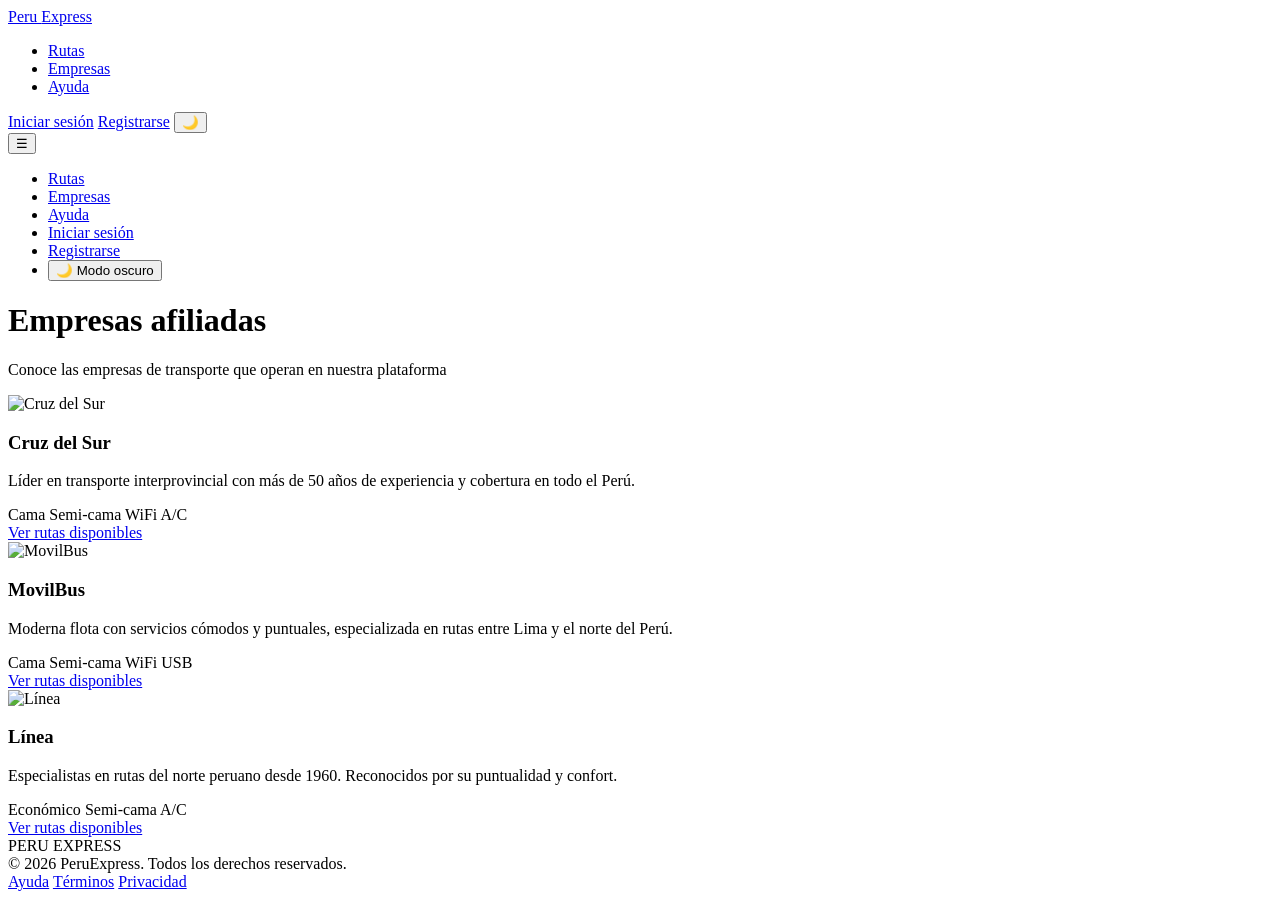
==== empresas.html @ 025324e5 "Add files via upload" ====
<!DOCTYPE html>
<html lang="es">
<head>
    <meta charset="UTF-8">
    <script>
        if (localStorage.getItem('peruexpress-tema') === 'oscuro') {
            document.documentElement.classList.add('dark-mode');
        }
    </script>
    <meta name="viewport" content="width=device-width, initial-scale=1.0">
    <link rel="stylesheet" href="https://fonts.googleapis.com/css2?family=Sora:wght@400;600;700;800&family=Inter:wght@400;500;600&display=swap">
    <title>Empresas - Peru Express</title>
    <link rel="stylesheet" href="CSS/estilos.css" />
    <link rel="shortcut icon" href="img/icono.jpg" type="image/x-icon">
</head>
<body>
    <nav class="navbar">
        <div class="nav-contenido">
            <a href="index.html" class="logo">Peru <span>Express</span></a>
            <ul class="nav-opciones">
                <li><a href="rutas.html">Rutas</a></li>
                <li><a href="empresas.html">Empresas</a></li>
                <li><a href="ayuda.html">Ayuda</a></li>
            </ul>
            <div class="nav-access">
                <a href="iniciar.html" class="btn-IniciarSesion">Iniciar sesión</a>
                <a href="registrar.html" class="btn-Registrarse">Registrarse</a>
                <button class="btn-tema" aria-label="Cambiar tema" title="Cambiar a modo oscuro" aria-pressed="false">
                    <span class="icono-tema">🌙</span>
                </button>
            </div>
            <button class="nav-hamburger" id="navHamburger" aria-label="Abrir menú">☰</button>
        </div>
        <div class="nav-mobile" id="navMobile">
            <ul>
                <li><a href="rutas.html">Rutas</a></li>
                <li><a href="empresas.html">Empresas</a></li>
                <li><a href="ayuda.html">Ayuda</a></li>
                <li><a href="iniciar.html">Iniciar sesión</a></li>
                <li><a href="registrar.html">Registrarse</a></li>
                <li>
                    <button class="btn-tema-mobile" aria-pressed="false">
                        <span class="icono-tema">🌙</span>
                        <span class="texto-tema">Modo oscuro</span>
                    </button>
                </li>
            </ul>
        </div>
    </nav>

    <div class="hero-interno">
        <h1>Empresas afiliadas</h1>
        <p>Conoce las empresas de transporte que operan en nuestra plataforma</p>
    </div>

    <div class="pagina-interna">
        <div class="pagina-contenido">
            <div class="empresas-grid">

                <div class="empresa-item">
                    <img src="img/CruzDelSur.jpg" alt="Cruz del Sur" />
                    <h3>Cruz del Sur</h3>
                    <p>Líder en transporte interprovincial con más de 50 años de experiencia y cobertura en todo el Perú.</p>
                    <div class="empresa-tags">
                        <span class="empresa-tag">Cama</span>
                        <span class="empresa-tag">Semi-cama</span>
                        <span class="empresa-tag">WiFi</span>
                        <span class="empresa-tag">A/C</span>
                    </div>
                    <a href="rutas.html" class="btn-ruta">Ver rutas disponibles</a>
                </div>

                <div class="empresa-item">
                    <img src="img/MovilBUs.jpg" alt="MovilBus" />
                    <h3>MovilBus</h3>
                    <p>Moderna flota con servicios cómodos y puntuales, especializada en rutas entre Lima y el norte del Perú.</p>
                    <div class="empresa-tags">
                        <span class="empresa-tag">Cama</span>
                        <span class="empresa-tag">Semi-cama</span>
                        <span class="empresa-tag">WiFi</span>
                        <span class="empresa-tag">USB</span>
                    </div>
                    <a href="rutas.html" class="btn-ruta">Ver rutas disponibles</a>
                </div>

                <div class="empresa-item">
                    <img src="img/linea.jpg" alt="Línea" />
                    <h3>Línea</h3>
                    <p>Especialistas en rutas del norte peruano desde 1960. Reconocidos por su puntualidad y confort.</p>
                    <div class="empresa-tags">
                        <span class="empresa-tag">Económico</span>
                        <span class="empresa-tag">Semi-cama</span>
                        <span class="empresa-tag">A/C</span>
                    </div>
                    <a href="rutas.html" class="btn-ruta">Ver rutas disponibles</a>
                </div>

            </div>
        </div>
    </div>

    <footer class="footer">
        <div class="footer-content">
            <div class="footer-left">PERU EXPRESS</div>
            <div class="footer-center">© 2026 PeruExpress. Todos los derechos reservados.</div>
            <div class="footer-right">
                <a href="ayuda.html">Ayuda</a>
                <a href="#">Términos</a>
                <a href="#">Privacidad</a>
            </div>
        </div>
    </footer>
    <script src="JS/funciones.js"></script>
    <script src="JS/main.js"></script>
    <script src="JS/tema.js"></script>
</body>
</html>
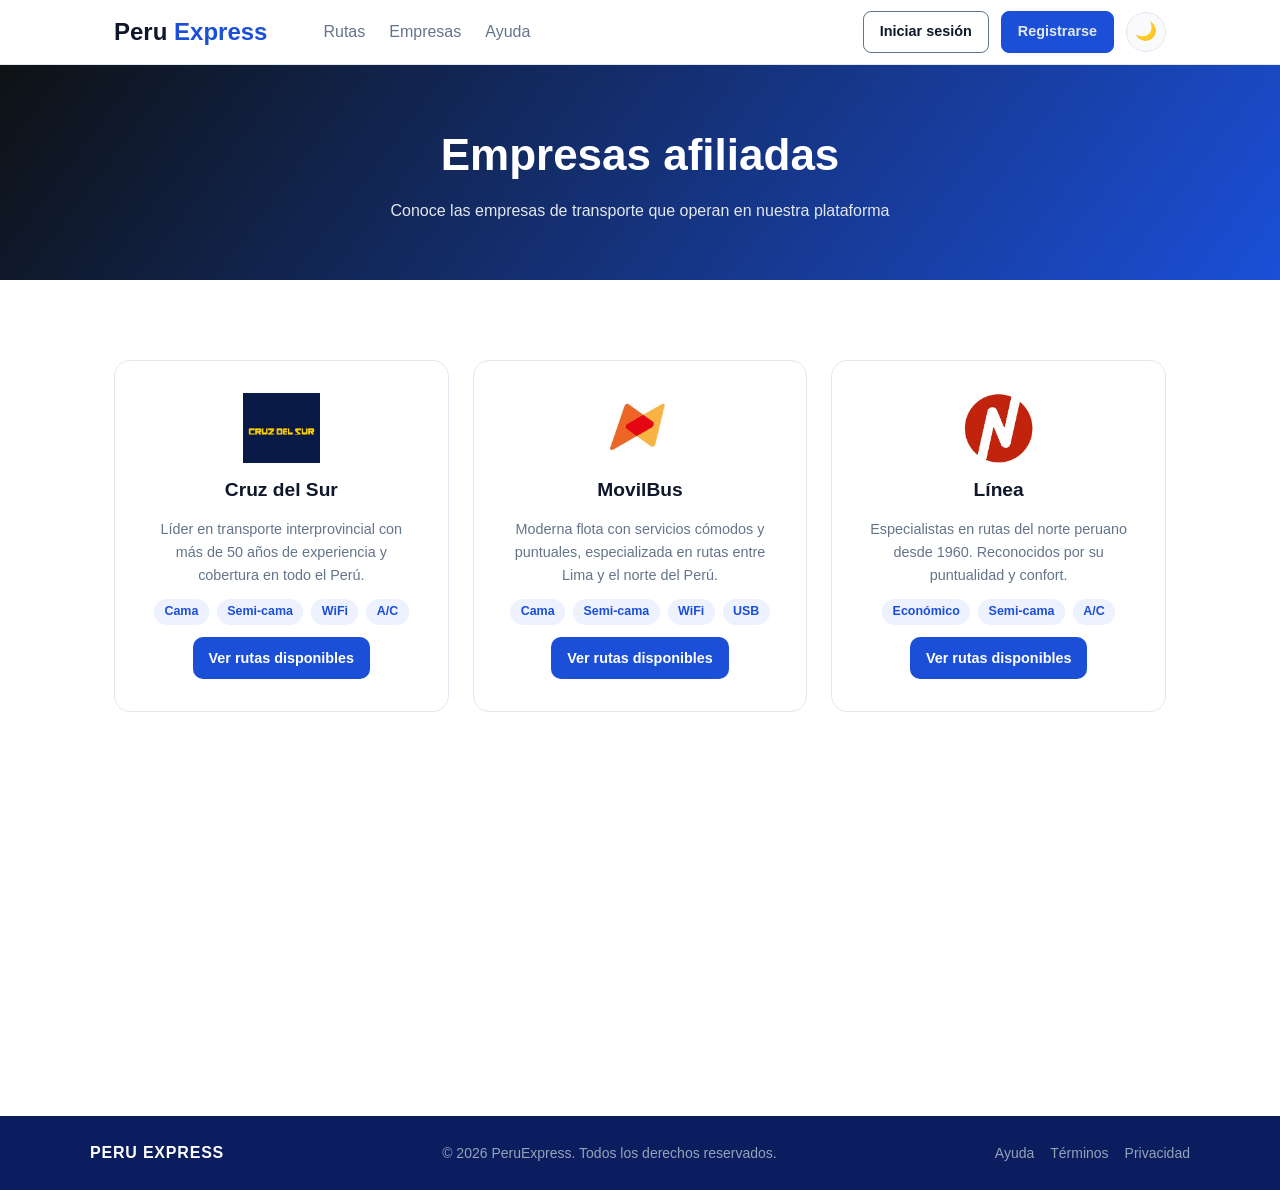
==== commit 87adb5fa: "Fix image tag formatting for MovilBus" ====
--- a/empresas.html
+++ b/empresas.html
@@ -71,7 +71,7 @@
                 </div>
 
                 <div class="empresa-item">
-                    <img src="img/MovilBUs.jpg" alt="MovilBus" />
+                    <img src="img/MovilBus.jpg" alt="MovilBus" />
                     <h3>MovilBus</h3>
                     <p>Moderna flota con servicios cómodos y puntuales, especializada en rutas entre Lima y el norte del Perú.</p>
                     <div class="empresa-tags">
--- a/CSS/estilos.css
+++ b/CSS/estilos.css
@@ -0,0 +1,1097 @@
+/* ===== VARIABLES DE TEMA ===== */
+:root {
+  --bg-primary: #ffffff;
+  --bg-secondary: #f8fafc;
+  --bg-surface: #ffffff;
+  --text-primary: #0f172a;
+  --text-secondary: #64748b;
+  --border-color: #e2e8f0;
+  --shadow-color: rgba(11, 35, 86, 0.08);
+}
+html.dark-mode {
+  --bg-primary: #0f1420;
+  --bg-secondary: #182033;
+  --bg-surface: #1b2438;
+  --text-primary: #e8edf5;
+  --text-secondary: #97a3b8;
+  --border-color: #2c3752;
+  --shadow-color: rgba(0, 0, 0, 0.35);
+}
+.navbar, .nav-mobile, .barra-busqueda, .campo input, .campo select,
+.campo-fecha input, .campo-pasajeros select, .btn-intercambiar,
+.Empresas, .empresa-card, .rutas-populares, .ruta-card, .auth-card,
+.auth-grupo input, .rutas-filtros, .filtro-grupo input, .filtro-grupo select,
+.ruta-item, .empresa-item, .ayuda-card, .faq-item, .faq-pregunta,
+.faq-respuesta, .inicio-page {
+  transition: background-color 0.25s ease, color 0.25s ease, border-color 0.25s ease;
+}
+
+/* ===== BOTÓN MODO OSCURO ===== */
+.btn-tema {
+  display: inline-flex;
+  align-items: center;
+  justify-content: center;
+  width: 40px;
+  height: 40px;
+  border-radius: 50%;
+  border: 1.5px solid var(--border-color);
+  background: var(--bg-secondary);
+  cursor: pointer;
+  font-size: 1.1rem;
+  line-height: 1;
+  transition: background-color 0.25s ease, border-color 0.25s ease, transform 0.2s;
+  flex-shrink: 0;
+}
+.btn-tema:hover {
+  transform: rotate(15deg);
+  border-color: #1b4fd8;
+}
+.btn-tema .icono-tema {
+  pointer-events: none;
+}
+.nav-mobile .btn-tema-mobile {
+  width: 100%;
+  display: flex;
+  align-items: center;
+  gap: 0.5rem;
+  justify-content: flex-start;
+  border-radius: 8px;
+  border: 1.5px solid var(--border-color);
+  background: var(--bg-secondary);
+  color: var(--text-primary);
+  padding: 0.6rem 0.9rem;
+  font-size: 0.95rem;
+  font-weight: 500;
+  cursor: pointer;
+  font-family: Inter, sans-serif;
+  margin-top: 0.25rem;
+}
+
+/* ===== RESET & BASE ===== */
+html, body {
+  margin: 0;
+  padding: 0;
+  min-height: 100%;
+  box-sizing: border-box;
+}
+*, *::before, *::after {
+  box-sizing: inherit;
+}
+body {
+  font-family: "Inter", sans-serif;
+  color: var(--text-primary);
+  background: var(--bg-primary);
+  line-height: 1.6;
+  padding-top: 64px;
+  transition: background-color 0.25s ease, color 0.25s ease;
+}
+
+/* ===== NAVBAR ===== */
+.navbar {
+  position: fixed;
+  top: 0;
+  left: 0;
+  width: 100%;
+  z-index: 1000;
+  background: var(--bg-surface);
+  border-bottom: 1px solid var(--border-color);
+  transition: background-color 0.25s ease, border-color 0.25s ease;
+}
+.nav-contenido {
+  max-width: 1100px;
+  padding: 0 1.5rem;
+  height: 64px;
+  display: flex;
+  align-items: center;
+  gap: 2.5rem;
+  margin: 0 auto;
+}
+.nav-opciones {
+  list-style: none;
+  display: flex;
+  gap: 1.5rem;
+  margin: 0;
+  padding: 0;
+  margin-left: 1rem;
+}
+.nav-access {
+  margin-left: auto;
+  display: flex;
+  gap: 0.75rem;
+  align-items: center;
+}
+.logo {
+  font-family: 'Sora', sans-serif;
+  font-weight: 800;
+  font-size: 1.5rem;
+  color: var(--text-primary);
+  text-decoration: none;
+  white-space: nowrap;
+}
+.logo span {
+  color: #1b4fd8;
+}
+.nav-opciones a {
+  text-decoration: none;
+  color: var(--text-secondary);
+  font-size: 1rem;
+  font-weight: 500;
+  transition: color 0.2s;
+}
+.nav-opciones a:hover {
+  color: #1b4fd8;
+}
+.btn-IniciarSesion {
+  text-decoration: none;
+  font-size: 0.9rem;
+  font-weight: 600;
+  color: var(--text-primary);
+  padding: 0.5rem 1rem;
+  border: 1.5px solid var(--text-secondary);
+  border-radius: 8px;
+  transition: border-color 0.2s, color 0.2s;
+  white-space: nowrap;
+}
+.btn-IniciarSesion:hover {
+  border-color: #1B4FD8;
+  color: #1B4FD8;
+}
+.btn-Registrarse {
+  text-decoration: none;
+  font-size: 0.9rem;
+  font-weight: 600;
+  color: #e2e8f0;
+  padding: 0.5rem 1rem;
+  border: 1.5px solid #1B4FD8;
+  border-radius: 8px;
+  background: #1b4fd8;
+  transition: background 0.2s;
+  white-space: nowrap;
+}
+.btn-Registrarse:hover {
+  background: #10318F;
+}
+.nav-hamburger {
+  display: none;
+  background: none;
+  border: none;
+  font-size: 1.5rem;
+  cursor: pointer;
+  margin-left: auto;
+  padding: 0.25rem 0.5rem;
+}
+.nav-mobile {
+  display: none;
+  background: var(--bg-surface);
+  border-top: 1px solid var(--border-color);
+  padding: 1rem 1.5rem;
+}
+.nav-mobile ul {
+  list-style: none;
+  margin: 0;
+  padding: 0;
+  display: flex;
+  flex-direction: column;
+  gap: 0.75rem;
+}
+.nav-mobile ul li a {
+  text-decoration: none;
+  color: var(--text-primary);
+  font-weight: 500;
+  font-size: 1rem;
+}
+.nav-mobile.open {
+  display: block;
+}
+@media (max-width: 768px) {
+  .nav-opciones,
+  .nav-access {
+    display: none;
+  }
+  .nav-hamburger {
+    display: block;
+  }
+}
+
+
+.section1 {
+  background: linear-gradient(127deg, rgb(14, 18, 20) 0%, #1b4fd8 100%);
+  text-align: center;
+  position: relative;
+  overflow: hidden;
+  padding: 6rem 1.5rem 7rem;
+}
+.s1-Contenido {
+  max-width: 800px;
+  margin: 0 auto;
+  position: relative;
+  z-index: 1;
+}
+.frase {
+  font-size: 0.85rem;
+  font-weight: 500;
+  color: #fff;
+  margin-bottom: 1rem;
+  border-radius: 20px;
+  border: 1px solid rgba(200, 200, 200, 0.5);
+  padding: 0.5rem 1rem;
+  display: inline-block;
+  background: rgba(250, 250, 250, 0.15);
+  letter-spacing: 0.02em;
+}
+.titulo {
+  font-family: 'Sora', sans-serif;
+  font-weight: 800;
+  margin: 0 0 1rem;
+  color: #fff;
+  font-size: clamp(2.25rem, 5.5vw, 4rem);
+}
+.subtitulo {
+  font-size: 1rem;
+  color: #e2e8f0;
+  margin-bottom: 2rem;
+}
+.barra-busqueda {
+  margin: 0 auto;
+  display: flex;
+  gap: 1rem;
+  padding: 1.5rem;
+  background: rgba(255, 255, 255, 0.99);
+  flex-direction: column;
+  max-width: 800px;
+  border-radius: 20px;
+  box-shadow: rgba(0, 0, 0, 0.35) 0px 10px 30px -15px;
+  text-align: left;
+}
+.campos-busqueda {
+  display: flex;
+  gap: 0.75rem;
+  flex-wrap: wrap;
+  align-items: flex-end;
+}
+.campo {
+  flex: 2;
+  display: flex;
+  flex-direction: column;
+  gap: 0.25rem;
+}
+.campo label,
+.campo-fecha label,
+.campo-pasajeros label {
+  font-size: 0.80rem;
+  color: var(--text-secondary);
+  text-transform: uppercase;
+  font-weight: 600;
+}
+.campo-fecha {
+  flex: 1;
+  display: flex;
+  flex-direction: column;
+  gap: 0.25rem;
+  min-width: 130px;
+}
+.campo-pasajeros {
+  flex: 1;
+  display: flex;
+  flex-direction: column;
+  gap: 0.25rem;
+  min-width: 130px;
+  align-self: flex-start;
+}
+.campo input,
+.campo select,
+.campo-fecha input,
+.campo-pasajeros select {
+  border: 1.5px solid var(--border-color);
+  border-radius: 10px;
+  padding: 0.7rem 0.9rem;
+  font-size: 1rem;
+  color: var(--text-primary);
+  font-family: Inter, sans-serif;
+  outline: none;
+  background: var(--bg-secondary);
+  width: 100%;
+}
+.campo input:focus,
+.campo select:focus,
+.campo-fecha input:focus,
+.campo-pasajeros select:focus {
+  border-color: #1b4fd8;
+  background: var(--bg-surface);
+}
+.btn-intercambiar {
+  display: inline-flex;
+  align-items: center;
+  justify-content: center;
+  width: 44px;
+  height: 44px;
+  border-radius: 10px;
+  border: 1.5px solid var(--border-color);
+  background: var(--bg-surface);
+  cursor: pointer;
+  font-size: 1.1rem;
+  align-self: flex-end;
+  transition: background 0.2s, border-color 0.2s;
+  flex-shrink: 0;
+}
+.btn-intercambiar:hover {
+  border-color: #1b4fd8;
+  background: #eef2ff;
+}
+.btn-buscar {
+  width: 100%;
+  padding: 1rem;
+  border: none;
+  border-radius: 14px;
+  background: #1b4fd8;
+  color: #ffffff;
+  font-size: 1rem;
+  font-weight: 700;
+  cursor: pointer;
+  transition: background 0.2s;
+  font-family: 'Sora', sans-serif;
+}
+.btn-buscar:hover {
+  background: #10318F;
+}
+.busqueda-error {
+  color: #fca5a5;
+  font-size: 0.875rem;
+  margin-top: 0.5rem;
+  min-height: 1.25rem;
+}
+@media (min-width: 720px) {
+  .barra-busqueda {
+    flex-direction: row;
+    align-items: center;
+  }
+  .campos-busqueda {
+    flex-wrap: nowrap;
+    align-items: flex-end;
+  }
+  .campo {
+    flex: 1 1 180px;
+  }
+  .campo-fecha,
+  .campo-pasajeros {
+    flex: 0 0 130px;
+  }
+  .btn-buscar {
+    width: auto;
+    white-space: nowrap;
+    padding: 0.85rem 1.5rem;
+  }
+}
+
+.PorQueElegir {
+  padding: 6rem 1.5rem;
+  text-align: center;
+  background: linear-gradient(rgba(0,0,0,0.60), rgba(0,0,0,0.60)),
+              url("../img/fondo.jpg") center/cover no-repeat;
+  color: #ffffff;
+}
+.titulo-porque {
+  font-family: 'Sora', sans-serif;
+  font-size: clamp(1.6rem, 3.5vw, 2.2rem);
+  color: #ffffff;
+  margin: 0 0 0.5rem;
+}
+.subtitulo-porque {
+  color: #cbd5e1;
+  font-size: 1rem;
+  margin-bottom: 2.5rem;
+}
+.beneficios-lista {
+  display: flex;
+  gap: 1.25rem;
+  justify-content: center;
+  align-items: stretch;
+  flex-wrap: wrap;
+}
+.beneficio-card {
+  width: 220px;
+  background: rgba(255,255,255,0.1);
+  border: 1px solid rgba(255,255,255,0.2);
+  border-radius: 16px;
+  padding: 2rem 1.25rem;
+  display: flex;
+  flex-direction: column;
+  justify-content: center;
+  align-items: center;
+  text-align: center;
+  backdrop-filter: blur(6px);
+  transition: background 0.2s;
+}
+.beneficio-card:hover {
+  background: rgba(255,255,255,0.18);
+}
+.beneficio-icon {
+  font-size: 2.25rem;
+  margin-bottom: 0.75rem;
+  display: block;
+}
+.beneficio-card h3 {
+  margin: 0 0 0.5rem;
+  color: #ffffff;
+  font-family: 'Sora', sans-serif;
+  font-size: 1.05rem;
+}
+.beneficio-card p {
+  color: #cbd5e1;
+  font-size: 0.9rem;
+  margin: 0;
+}
+
+
+.Empresas {
+  padding: 5rem 1.5rem;
+  text-align: center;
+  background: var(--bg-secondary);
+}
+.titulo-empresas {
+  font-family: 'Sora', sans-serif;
+  font-size: clamp(1.5rem, 3vw, 2rem);
+  color: var(--text-primary);
+  margin: 0 0 0.5rem;
+}
+.subtitulo-empresas {
+  color: var(--text-secondary);
+  font-size: 1rem;
+  margin-bottom: 2.5rem;
+}
+.empresas-lista {
+  display: flex;
+  gap: 1.25rem;
+  justify-content: center;
+  align-items: stretch;
+  flex-wrap: wrap;
+  margin-bottom: 2rem;
+}
+.empresa-card {
+  width: 220px;
+  display: flex;
+  flex-direction: column;
+  align-items: center;
+  justify-content: center;
+  background: var(--bg-surface);
+  border-radius: 16px;
+  padding: 1.5rem 1rem;
+  box-shadow: 0 4px 16px rgba(11,35,86,0.08);
+  border: 1px solid var(--border-color);
+  text-align: center;
+  text-decoration: none;
+  color: inherit;
+  transition: transform 0.2s, box-shadow 0.2s;
+}
+.empresa-card:hover {
+  transform: translateY(-4px);
+  box-shadow: 0 8px 24px rgba(27,79,216,0.14);
+}
+.empresa-logo {
+  max-width: 110px;
+  max-height: 80px;
+  object-fit: contain;
+  margin-bottom: 0.75rem;
+}
+.empresa-nombre {
+  font-family: 'Sora', sans-serif;
+  font-weight: 700;
+  font-size: 1rem;
+  color: var(--text-primary);
+  margin: 0 0 0.35rem;
+}
+.empresa-descripcion {
+  color: var(--text-secondary);
+  font-size: 0.875rem;
+  margin: 0;
+}
+.btn-ver-empresas {
+  display: inline-block;
+  color: #1b4fd8;
+  font-weight: 600;
+  text-decoration: none;
+  font-size: 0.95rem;
+  border: 1.5px solid #1b4fd8;
+  border-radius: 10px;
+  padding: 0.6rem 1.4rem;
+  transition: background 0.2s, color 0.2s;
+}
+.btn-ver-empresas:hover {
+  background: #1b4fd8;
+  color: #fff;
+}
+
+
+.rutas-populares {
+  padding: 5rem 1.5rem;
+  text-align: center;
+  background: var(--bg-primary);
+}
+.titulo-rutas {
+  font-family: 'Sora', sans-serif;
+  font-size: clamp(1.5rem, 3vw, 2rem);
+  color: var(--text-primary);
+  margin: 0 0 0.5rem;
+}
+.subtitulo-rutas {
+  color: var(--text-secondary);
+  font-size: 1rem;
+  margin-bottom: 2.5rem;
+}
+.rutas-lista {
+  display: grid;
+  grid-template-columns: repeat(auto-fill, minmax(240px, 1fr));
+  gap: 1rem;
+  max-width: 900px;
+  margin: 0 auto;
+}
+.ruta-card {
+  display: flex;
+  justify-content: space-between;
+  align-items: center;
+  background: var(--bg-secondary);
+  border: 1px solid var(--border-color);
+  border-radius: 12px;
+  padding: 1rem 1.25rem;
+  text-decoration: none;
+  color: inherit;
+  transition: border-color 0.2s, box-shadow 0.2s;
+}
+.ruta-card:hover {
+  border-color: #1b4fd8;
+  box-shadow: 0 4px 12px rgba(27,79,216,0.1);
+}
+.ruta-info {
+  display: flex;
+  align-items: center;
+  gap: 0.5rem;
+  font-weight: 600;
+  color: var(--text-primary);
+}
+.ruta-flecha {
+  color: #1b4fd8;
+}
+.ruta-precio {
+  font-size: 0.875rem;
+  font-weight: 700;
+  color: #1b4fd8;
+  white-space: nowrap;
+}
+
+
+.footer {
+  width: 100%;
+  background: #0b1d5f;
+  color: #ffffff;
+  padding: 1.5rem 1.5rem;
+}
+.footer-content {
+  max-width: 1100px;
+  margin: 0 auto;
+  display: flex;
+  flex-wrap: wrap;
+  gap: 1rem;
+  align-items: center;
+  justify-content: space-between;
+}
+.footer-left {
+  font-family: 'Sora', sans-serif;
+  font-weight: 800;
+  letter-spacing: 0.05em;
+}
+.footer-center {
+  font-size: 0.875rem;
+  color: #94a3b8;
+}
+.footer-right {
+  display: flex;
+  align-items: center;
+  gap: 1rem;
+  flex-wrap: wrap;
+}
+.footer-right a {
+  color: #94a3b8;
+  text-decoration: none;
+  font-size: 0.875rem;
+  transition: color 0.2s;
+}
+.footer-right a:hover {
+  color: #e2e8f0;
+}
+@media (max-width: 720px) {
+  .footer-content {
+    flex-direction: column;
+    align-items: flex-start;
+  }
+}
+
+/* ===== PÁGINAS INTERNAS: CONTENEDOR ===== */
+.pagina-interna {
+  min-height: calc(100vh - 64px);
+  display: flex;
+  flex-direction: column;
+}
+.pagina-contenido {
+  flex: 1;
+  max-width: 1100px;
+  margin: 0 auto;
+  padding: 3rem 1.5rem;
+  width: 100%;
+}
+
+/* ===== HERO INTERNO ===== */
+.hero-interno {
+  background: linear-gradient(127deg, rgb(14, 18, 20) 0%, #1b4fd8 100%);
+  padding: 3.5rem 1.5rem;
+  text-align: center;
+  color: white;
+}
+.hero-interno h1 {
+  font-family: 'Sora', sans-serif;
+  font-size: clamp(1.75rem, 4vw, 2.75rem);
+  font-weight: 800;
+  margin: 0 0 0.5rem;
+}
+.hero-interno p {
+  color: #e2e8f0;
+  font-size: 1rem;
+  margin: 0;
+}
+
+
+.inicio-page {
+  min-height: calc(100vh - 64px);
+  display: flex;
+  flex-direction: column;
+  background: var(--bg-primary);
+}
+.autenticacion-container {
+  flex: 1;
+  display: flex;
+  align-items: center;
+  justify-content: center;
+  padding: 3rem 1.5rem;
+}
+.auth-card {
+  background: var(--bg-surface);
+  padding: 2.5rem;
+  border-radius: 20px;
+  box-shadow: 0 8px 32px rgba(11, 35, 86, 0.1);
+  width: 100%;
+  max-width: 440px;
+}
+.auth-card h1 {
+  font-family: 'Sora', sans-serif;
+  font-size: 1.75rem;
+  color: var(--text-primary);
+  margin: 0 0 0.4rem;
+}
+.auth-card .auth-subtitulo {
+  color: var(--text-secondary);
+  font-size: 0.95rem;
+  margin: 0 0 2rem;
+}
+.auth-grupo {
+  display: flex;
+  flex-direction: column;
+  gap: 0.3rem;
+  margin-bottom: 1.25rem;
+}
+.auth-grupo label {
+  font-size: 0.85rem;
+  font-weight: 600;
+  color: var(--text-primary);
+}
+.auth-grupo input {
+  border: 1.5px solid var(--border-color);
+  border-radius: 10px;
+  padding: 0.75rem 1rem;
+  font-size: 1rem;
+  color: var(--text-primary);
+  font-family: Inter, sans-serif;
+  outline: none;
+  background: var(--bg-secondary);
+  width: 100%;
+  transition: border-color 0.2s, background 0.2s;
+}
+.auth-grupo input:focus {
+  border-color: #1b4fd8;
+  background: var(--bg-surface);
+}
+.auth-btn {
+  width: 100%;
+  padding: 0.9rem;
+  border: none;
+  border-radius: 12px;
+  background: #1b4fd8;
+  color: #ffffff;
+  font-size: 1rem;
+  font-weight: 700;
+  cursor: pointer;
+  font-family: 'Sora', sans-serif;
+  transition: background 0.2s;
+  margin-top: 0.5rem;
+}
+.auth-btn:hover {
+  background: #10318F;
+}
+.auth-link {
+  text-align: center;
+  margin-top: 1.25rem;
+  font-size: 0.9rem;
+  color: var(--text-secondary);
+}
+.auth-link a {
+  color: #1b4fd8;
+  text-decoration: none;
+  font-weight: 600;
+}
+.auth-link a:hover {
+  text-decoration: underline;
+}
+.auth-divider {
+  border: none;
+  border-top: 1px solid var(--border-color);
+  margin: 1.5rem 0;
+}
+.auth-error {
+  background: #fee2e2;
+  color: #b91c1c;
+  border-radius: 8px;
+  padding: 0.6rem 0.9rem;
+  font-size: 0.875rem;
+  margin-bottom: 1rem;
+  display: none;
+}
+.auth-error.visible {
+  display: block;
+}
+
+/* =====PAGINAS DE RUTAS ===== */
+.rutas-filtros {
+  background: var(--bg-secondary);
+  border: 1px solid var(--border-color);
+  border-radius: 16px;
+  padding: 1.5rem;
+  margin-bottom: 2rem;
+  display: flex;
+  gap: 1rem;
+  flex-wrap: wrap;
+  align-items: flex-end;
+}
+.filtro-grupo {
+  display: flex;
+  flex-direction: column;
+  gap: 0.3rem;
+  flex: 1;
+  min-width: 160px;
+}
+.filtro-grupo label {
+  font-size: 0.8rem;
+  font-weight: 600;
+  color: var(--text-secondary);
+  text-transform: uppercase;
+}
+.filtro-grupo input,
+.filtro-grupo select {
+  border: 1.5px solid var(--border-color);
+  border-radius: 10px;
+  padding: 0.65rem 0.9rem;
+  font-size: 0.95rem;
+  color: var(--text-primary);
+  font-family: Inter, sans-serif;
+  outline: none;
+  background: var(--bg-surface);
+}
+.filtro-grupo input:focus,
+.filtro-grupo select:focus {
+  border-color: #1b4fd8;
+}
+.btn-filtrar {
+  padding: 0.7rem 1.5rem;
+  border: none;
+  border-radius: 10px;
+  background: #1b4fd8;
+  color: white;
+  font-weight: 700;
+  cursor: pointer;
+  font-family: 'Sora', sans-serif;
+  font-size: 0.95rem;
+  transition: background 0.2s;
+  white-space: nowrap;
+}
+.btn-filtrar:hover {
+  background: #10318F;
+}
+.rutas-grid {
+  display: grid;
+  grid-template-columns: repeat(auto-fill, minmax(280px, 1fr));
+  gap: 1.25rem;
+}
+.ruta-item {
+  background: var(--bg-surface);
+  border: 1px solid var(--border-color);
+  border-radius: 16px;
+  padding: 1.5rem;
+  display: flex;
+  flex-direction: column;
+  gap: 0.75rem;
+  transition: box-shadow 0.2s, border-color 0.2s;
+}
+.ruta-item:hover {
+  border-color: #1b4fd8;
+  box-shadow: 0 6px 20px rgba(27,79,216,0.1);
+}
+.ruta-ciudades {
+  display: flex;
+  align-items: center;
+  gap: 0.5rem;
+  font-family: 'Sora', sans-serif;
+  font-weight: 700;
+  font-size: 1.1rem;
+  color: var(--text-primary);
+}
+.ruta-sep {
+  color: #1b4fd8;
+  font-size: 1.2rem;
+}
+.ruta-meta {
+  display: flex;
+  gap: 1rem;
+  flex-wrap: wrap;
+}
+.ruta-badge {
+  font-size: 0.8rem;
+  background: #eef2ff;
+  color: #1b4fd8;
+  border-radius: 20px;
+  padding: 0.2rem 0.65rem;
+  font-weight: 600;
+}
+.ruta-desde {
+  font-size: 0.9rem;
+  color: var(--text-secondary);
+}
+.ruta-desde strong {
+  color: #059669;
+  font-size: 1.1rem;
+}
+.btn-ruta {
+  display: inline-block;
+  text-align: center;
+  background: #1b4fd8;
+  color: white;
+  border-radius: 10px;
+  padding: 0.6rem 1rem;
+  font-weight: 600;
+  font-size: 0.9rem;
+  text-decoration: none;
+  border: none;
+  cursor: pointer;
+  font-family: 'Sora', sans-serif;
+  transition: background 0.2s;
+}
+.btn-ruta:hover {
+  background: #10318F;
+}
+
+/* ===== PAGINA EMPRESAS ===== */
+.empresas-grid {
+  display: grid;
+  grid-template-columns: repeat(auto-fill, minmax(300px, 1fr));
+  gap: 1.5rem;
+  margin-top: 2rem;
+}
+.empresa-item {
+  background: var(--bg-surface);
+  border: 1px solid var(--border-color);
+  border-radius: 16px;
+  padding: 2rem;
+  display: flex;
+  flex-direction: column;
+  align-items: center;
+  text-align: center;
+  gap: 0.75rem;
+  transition: box-shadow 0.2s, transform 0.2s;
+}
+.empresa-item:hover {
+  box-shadow: 0 8px 24px rgba(27,79,216,0.12);
+  transform: translateY(-4px);
+}
+.empresa-item img {
+  max-width: 120px;
+  max-height: 70px;
+  object-fit: contain;
+}
+.empresa-item h3 {
+  font-family: 'Sora', sans-serif;
+  font-size: 1.2rem;
+  color: var(--text-primary);
+  margin: 0;
+}
+.empresa-item p {
+  color: var(--text-secondary);
+  font-size: 0.9rem;
+  margin: 0;
+}
+.empresa-tags {
+  display: flex;
+  gap: 0.5rem;
+  flex-wrap: wrap;
+  justify-content: center;
+}
+.empresa-tag {
+  font-size: 0.78rem;
+  background: #eef2ff;
+  color: #1b4fd8;
+  border-radius: 20px;
+  padding: 0.2rem 0.65rem;
+  font-weight: 600;
+}
+
+/* ===== PAGINA AYUDA ===== */
+.ayuda-grid {
+  display: grid;
+  grid-template-columns: repeat(auto-fill, minmax(260px, 1fr));
+  gap: 1.25rem;
+  margin-bottom: 3rem;
+}
+.ayuda-card {
+  background: var(--bg-secondary);
+  border: 1px solid var(--border-color);
+  border-radius: 16px;
+  padding: 1.75rem;
+}
+.ayuda-card .ayuda-icon {
+  font-size: 2rem;
+  margin-bottom: 0.75rem;
+  display: block;
+}
+.ayuda-card h3 {
+  font-family: 'Sora', sans-serif;
+  font-size: 1rem;
+  color: var(--text-primary);
+  margin: 0 0 0.5rem;
+}
+.ayuda-card p {
+  color: var(--text-secondary);
+  font-size: 0.9rem;
+  margin: 0;
+}
+.faq-titulo {
+  font-family: 'Sora', sans-serif;
+  font-size: 1.5rem;
+  color: var(--text-primary);
+  margin: 0 0 1.5rem;
+}
+.faq-lista {
+  display: flex;
+  flex-direction: column;
+  gap: 0.75rem;
+  max-width: 700px;
+}
+.faq-item {
+  border: 1px solid var(--border-color);
+  border-radius: 12px;
+  overflow: hidden;
+}
+.faq-pregunta {
+  width: 100%;
+  background: var(--bg-surface);
+  border: none;
+  padding: 1rem 1.25rem;
+  text-align: left;
+  font-size: 0.95rem;
+  font-weight: 600;
+  color: var(--text-primary);
+  cursor: pointer;
+  display: flex;
+  justify-content: space-between;
+  align-items: center;
+  font-family: Inter, sans-serif;
+}
+.faq-pregunta:hover {
+  background: var(--bg-secondary);
+}
+.faq-icono {
+  font-size: 1.1rem;
+  transition: transform 0.25s;
+  color: #1b4fd8;
+}
+.faq-item.open .faq-icono {
+  transform: rotate(45deg);
+}
+.faq-respuesta {
+  max-height: 0;
+  overflow: hidden;
+  transition: max-height 0.3s ease, padding 0.3s;
+  background: var(--bg-secondary);
+  font-size: 0.9rem;
+  color: var(--text-secondary);
+  padding: 0 1.25rem;
+}
+.faq-item.open .faq-respuesta {
+  max-height: 200px;
+  padding: 0.75rem 1.25rem 1rem;
+}
+.contacto-section {
+  margin-top: 3rem;
+  background: linear-gradient(127deg, rgb(14,18,20) 0%, #1b4fd8 100%);
+  border-radius: 20px;
+  padding: 2.5rem;
+  text-align: center;
+  color: white;
+}
+.contacto-section h2 {
+  font-family: 'Sora', sans-serif;
+  font-size: 1.5rem;
+  margin: 0 0 0.5rem;
+}
+.contacto-section p {
+  color: #e2e8f0;
+  margin: 0 0 1.5rem;
+}
+.contacto-opciones {
+  display: flex;
+  gap: 1rem;
+  justify-content: center;
+  flex-wrap: wrap;
+}
+.btn-contacto {
+  padding: 0.75rem 1.5rem;
+  border-radius: 12px;
+  font-weight: 700;
+  font-size: 0.95rem;
+  text-decoration: none;
+  font-family: 'Sora', sans-serif;
+  cursor: pointer;
+  transition: background 0.2s, color 0.2s;
+}
+.btn-contacto.primario {
+  background: white;
+  color: #1b4fd8;
+  border: none;
+}
+.btn-contacto.primario:hover {
+  background: #eef2ff;
+}
+.btn-contacto.secundario {
+  background: transparent;
+  color: white;
+  border: 1.5px solid rgba(255,255,255,0.5);
+}
+.btn-contacto.secundario:hover {
+  border-color: white;
+}
+
+@media (max-width: 600px) {
+  .auth-card {
+    padding: 1.75rem 1.25rem;
+  }
+  .rutas-filtros {
+    flex-direction: column;
+  }
+  .btn-filtrar {
+    width: 100%;
+  }
+}
